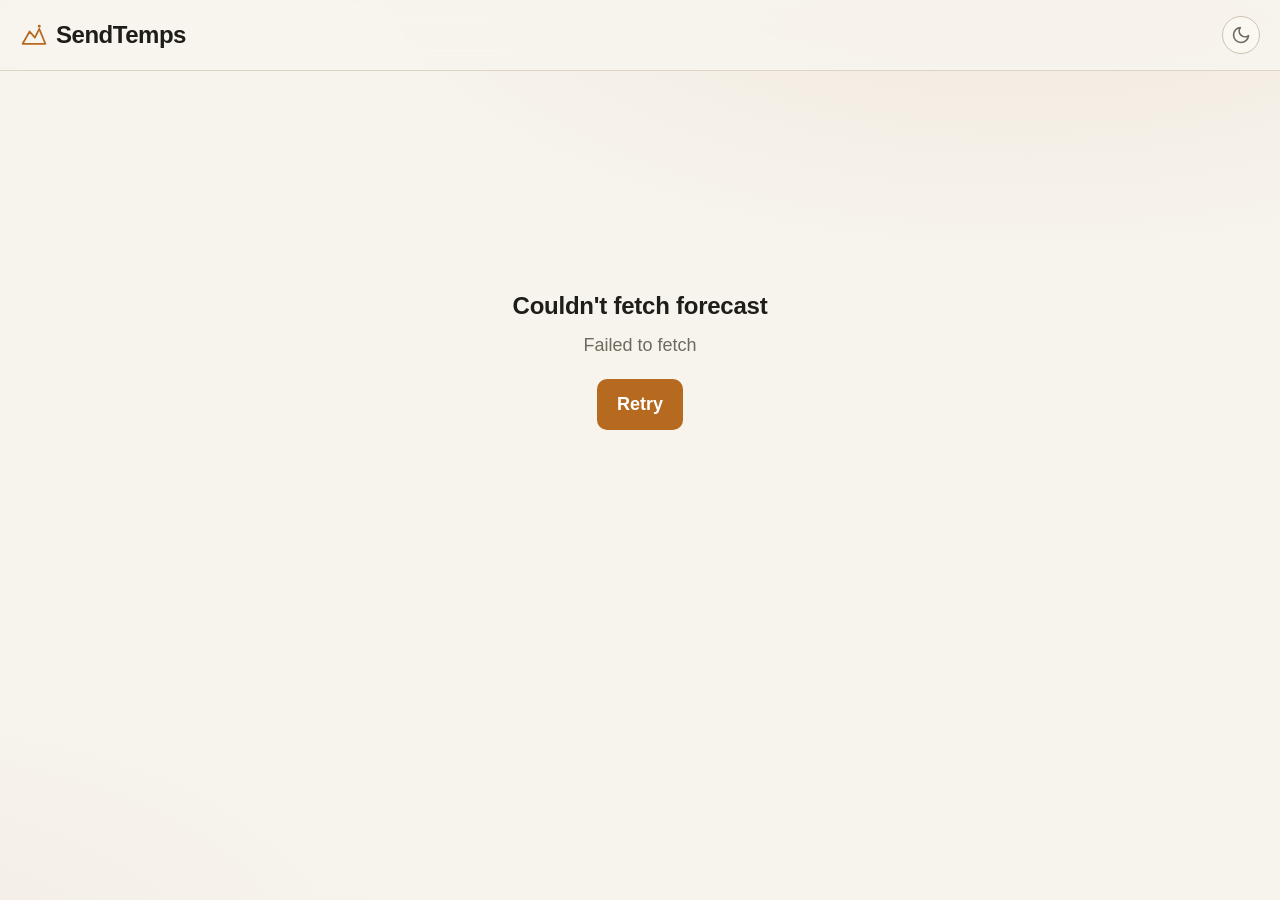
==== index.html @ 593f60ee "v59.11: hourly humidity penalty mirrors daily dwell model — fixes daily/hourly score conflict" ====
<!doctype html>
<html lang="en">
  <head>
    <meta charset="UTF-8" />
    <meta name="viewport" content="width=device-width, initial-scale=1, viewport-fit=cover, user-scalable=no" />
    <meta name="theme-color" content="#1a1815" media="(prefers-color-scheme: dark)" />
    <meta name="theme-color" content="#f7f4ee" media="(prefers-color-scheme: light)" />
    <meta name="apple-mobile-web-app-capable" content="yes" />
    <meta name="apple-mobile-web-app-status-bar-style" content="black-translucent" />
    <meta name="apple-mobile-web-app-title" content="SendTemps" />
    <meta name="mobile-web-app-capable" content="yes" />
    <meta name="description" content="Weekend climbing forecast for Melbourne crags — Camel's Hump, Falcons, Cathedral, You Yangs, Arapiles, Grampians." />

    <title>SendTemps — Melbourne Weekend Forecast</title>

    <link rel="manifest" href="manifest.webmanifest" />
    <link rel="apple-touch-icon" href="icon-180.png" />
    <link rel="icon" type="image/svg+xml" href="favicon.svg" />

    <!-- Fontshare: General Sans (display) + Switzer (body) — both clean, high-legibility sans-serifs -->
    <link
      href="https://api.fontshare.com/v2/css?f[]=general-sans@500,600,700&f[]=switzer@400,500,600,700&display=swap"
      rel="stylesheet"
    />

    <link rel="stylesheet" href="style.css?v=34" />
  </head>

  <body>
    <header class="topbar">
      <div class="brand">
        <svg class="brand-mark" width="28" height="28" viewBox="0 0 32 32" fill="none" stroke="currentColor" stroke-width="2" stroke-linecap="round" stroke-linejoin="round" aria-hidden="true">
          <path d="M3 26 L11 12 L17 19 L22 9 L29 26 Z" />
          <circle cx="22" cy="6" r="1.6" fill="currentColor" stroke="none" />
        </svg>
        <h1>SendTemps</h1>
      </div>
      <button class="theme-toggle" data-theme-toggle aria-label="Toggle dark mode"></button>
    </header>

    <main id="app">
      <div class="loading" id="loading">
        <div class="spinner"></div>
        <p>Reading the wind…</p>
      </div>

      <div id="content" hidden>
        <section class="weekend-tabs" id="day-tabs" role="tablist" aria-label="Forecast day"></section>

        <section class="day-summary" id="day-summary" aria-live="polite"></section>

        <section class="ranked-list" id="ranked-list"></section>

        <footer class="footnote">
          <p>Forecast: <a href="https://open-meteo.com/" target="_blank" rel="noopener">Open-Meteo</a>. Conditions are predictions — always check on arrival. Aspect, dry-time and ideal-temp ratings are author's notes, not gospel.</p>
          <p class="updated" id="updated"></p>
        </footer>
      </div>

      <div class="error" id="error" hidden>
        <h2>Couldn't fetch forecast</h2>
        <p id="error-message"></p>
        <button id="retry">Retry</button>
      </div>
    </main>

    <script type="module" src="app.js?v=59_11"></script>

    <!--
      GoatCounter analytics — cookie-free, no banner needed.
      Tracks pageviews + screen size + referrer; no personal data.
      Dashboard: https://sendtemps.goatcounter.com
    -->
    <script
      data-goatcounter="https://sendtemps.goatcounter.com/count"
      async
      src="//gc.zgo.at/count.js"
    ></script>
    <script>
      // Fire a custom event the first time the page loads so we can split
      // "installed PWA" usage from regular browser visits in GoatCounter.
      // display-mode: standalone is set when launched from the iOS home
      // screen or Android "Add to home screen". navigator.standalone is
      // the older iOS Safari flag. Either one means installed PWA.
      window.addEventListener('load', function () {
        var isStandalone = window.matchMedia('(display-mode: standalone)').matches
          || window.navigator.standalone === true;
        if (!isStandalone) return;
        // Wait a tick for count.js to finish loading, then log the event.
        var ping = function () {
          if (typeof window.goatcounter === 'undefined' || !window.goatcounter.count) {
            return setTimeout(ping, 200);
          }
          window.goatcounter.count({
            path: 'pwa-launch',
            title: 'PWA launch',
            event: true,
          });
        };
        ping();
      });
    </script>
  </body>
</html>
---- style.css ----
/* ---- Design tokens — earthy stone / golden hour ---- */
:root {
  --text-xs: clamp(0.75rem, 0.7rem + 0.25vw, 0.875rem);
  --text-sm: clamp(0.875rem, 0.8rem + 0.35vw, 1rem);
  --text-base: clamp(1rem, 0.95rem + 0.25vw, 1.125rem);
  --text-lg: clamp(1.125rem, 1rem + 0.75vw, 1.5rem);
  --text-xl: clamp(1.5rem, 1.2rem + 1.25vw, 2.25rem);

  --space-1: 0.25rem;
  --space-2: 0.5rem;
  --space-3: 0.75rem;
  --space-4: 1rem;
  --space-5: 1.25rem;
  --space-6: 1.5rem;
  --space-8: 2rem;
  --space-10: 2.5rem;
  --space-12: 3rem;

  --radius-sm: 0.375rem;
  --radius-md: 0.625rem;
  --radius-lg: 0.875rem;
  --radius-xl: 1.25rem;
  --radius-full: 9999px;

  --transition-interactive: 200ms cubic-bezier(0.16, 1, 0.3, 1);

  --font-display: 'General Sans', 'Switzer', -apple-system, BlinkMacSystemFont, 'Segoe UI', sans-serif;
  --font-body: 'Switzer', -apple-system, BlinkMacSystemFont, 'Segoe UI', sans-serif;

  --safe-top: env(safe-area-inset-top, 0px);
  --safe-bottom: env(safe-area-inset-bottom, 0px);
  --safe-left: env(safe-area-inset-left, 0px);
  --safe-right: env(safe-area-inset-right, 0px);
}

/* Light: warm sandstone */
:root,
[data-theme='light'] {
  --color-bg: #f7f4ee;
  --color-surface: #fbf8f2;
  --color-surface-2: #ffffff;
  --color-surface-offset: #ede7da;
  --color-divider: #ddd5c4;
  --color-border: #cdc3ad;

  --color-text: #1f1d18;
  --color-text-muted: #6f6a5d;
  --color-text-faint: #a39d8c;

  --color-primary: #b56a1f;          /* Burnt amber — the golden hour */
  --color-primary-hover: #9b5618;
  --color-primary-soft: #f0d9b8;

  --color-success: #5e7d2c;          /* Eucalypt green */
  --color-success-soft: #d8e2c0;
  --color-warning: #b8780f;          /* Ochre */
  --color-warning-soft: #ebd8a8;
  --color-error: #a83a2a;            /* Iron oxide red */
  --color-error-soft: #ebc7be;

  --shadow-sm: 0 1px 2px rgba(60, 40, 20, 0.06);
  --shadow-md: 0 4px 14px rgba(60, 40, 20, 0.10);
  --shadow-lg: 0 16px 40px rgba(60, 40, 20, 0.14);
}

/* Dark: granite night */
[data-theme='dark'] {
  --color-bg: #15140f;
  --color-surface: #1d1c17;
  --color-surface-2: #25241e;
  --color-surface-offset: #2c2a23;
  --color-divider: #2a2823;
  --color-border: #3a382f;

  --color-text: #e8e3d6;
  --color-text-muted: #948d7c;
  --color-text-faint: #5e5a4f;

  --color-primary: #e6a050;
  --color-primary-hover: #f0b370;
  --color-primary-soft: #4b3722;

  --color-success: #98c25a;
  --color-success-soft: #2e3a1f;
  --color-warning: #e0b04a;
  --color-warning-soft: #3e3320;
  --color-error: #d97a64;
  --color-error-soft: #3e251f;

  --shadow-sm: 0 1px 2px rgba(0, 0, 0, 0.4);
  --shadow-md: 0 4px 14px rgba(0, 0, 0, 0.5);
  --shadow-lg: 0 16px 40px rgba(0, 0, 0, 0.6);
}

/* ---- Base ---- */
*, *::before, *::after { box-sizing: border-box; margin: 0; padding: 0; }
[hidden] { display: none !important; }
html {
  -webkit-font-smoothing: antialiased;
  -moz-osx-font-smoothing: grayscale;
  text-rendering: optimizeLegibility;
  -webkit-text-size-adjust: 100%;
  overscroll-behavior-y: none;
}
body {
  min-height: 100dvh;
  line-height: 1.5;
  font-family: var(--font-body);
  font-size: var(--text-base);
  color: var(--color-text);
  background: var(--color-bg);
  background-image:
    radial-gradient(1200px 600px at 80% -10%, color-mix(in oklab, var(--color-primary) 10%, transparent), transparent 60%),
    radial-gradient(900px 500px at -10% 110%, color-mix(in oklab, var(--color-primary) 6%, transparent), transparent 60%);
  background-attachment: fixed;
  padding: var(--safe-top) var(--safe-right) var(--safe-bottom) var(--safe-left);
}
button {
  cursor: pointer;
  background: none;
  border: none;
  font: inherit;
  color: inherit;
  transition: all var(--transition-interactive);
}
a { color: var(--color-primary); text-decoration: none; }
a:hover { color: var(--color-primary-hover); }
:focus-visible {
  outline: 2px solid var(--color-primary);
  outline-offset: 2px;
  border-radius: var(--radius-sm);
}
h1, h2, h3 { font-family: var(--font-display); font-weight: 600; line-height: 1.2; letter-spacing: -0.01em; }

/* ---- Top bar ---- */
.topbar {
  position: sticky;
  top: 0;
  z-index: 10;
  display: flex;
  align-items: center;
  justify-content: space-between;
  gap: var(--space-3);
  padding: var(--space-4) var(--space-5);
  padding-top: max(var(--space-4), var(--safe-top));
  background: color-mix(in oklab, var(--color-bg) 88%, transparent);
  backdrop-filter: saturate(140%) blur(12px);
  -webkit-backdrop-filter: saturate(140%) blur(12px);
  border-bottom: 1px solid var(--color-divider);
}
.brand {
  display: flex;
  align-items: center;
  gap: var(--space-2);
  color: var(--color-primary);
}
.brand-mark { flex-shrink: 0; }
.brand h1 {
  font-family: var(--font-display);
  font-size: var(--text-lg);
  color: var(--color-text);
  font-weight: 700;
  letter-spacing: -0.02em;
}
.theme-toggle {
  width: 38px;
  height: 38px;
  display: grid;
  place-items: center;
  border-radius: var(--radius-full);
  color: var(--color-text-muted);
  background: var(--color-surface);
  border: 1px solid var(--color-border);
}
.theme-toggle:hover { color: var(--color-primary); border-color: var(--color-primary); }
.theme-toggle:active { transform: scale(0.94); }

/* ---- Layout ---- */
main {
  max-width: 720px;
  margin: 0 auto;
  padding: var(--space-5);
  padding-bottom: calc(var(--space-12) + var(--safe-bottom));
}

/* ---- Loading / error page states ---- */
/* Scoped to IDs so they don't collide with band-color modifier classes (.error/.warning) used on score chips. */
#loading, #error {
  display: flex;
  flex-direction: column;
  align-items: center;
  justify-content: center;
  gap: var(--space-3);
  min-height: 60vh;
  color: var(--color-text-muted);
  text-align: center;
}
.spinner {
  width: 32px;
  height: 32px;
  border: 2px solid var(--color-border);
  border-top-color: var(--color-primary);
  border-radius: 50%;
  animation: spin 0.8s linear infinite;
}
@keyframes spin { to { transform: rotate(360deg); } }
#error h2 { color: var(--color-text); font-size: var(--text-lg); }
#error button {
  margin-top: var(--space-2);
  padding: var(--space-3) var(--space-5);
  background: var(--color-primary);
  color: white;
  border-radius: var(--radius-md);
  font-weight: 600;
}
#error button:hover { background: var(--color-primary-hover); }

/* ---- Day tabs ---- */
.weekend-tabs {
  display: flex;
  gap: var(--space-1);
  background: var(--color-surface);
  padding: var(--space-1);
  border-radius: var(--radius-lg);
  border: 1px solid var(--color-border);
  margin-bottom: var(--space-5);
  overflow-x: auto;
  scroll-snap-type: x mandatory;
  -webkit-overflow-scrolling: touch;
  scrollbar-width: none;
}
.weekend-tabs::-webkit-scrollbar { display: none; }
.day-tab {
  flex: 0 0 auto;
  min-width: calc((100% - var(--space-1) * 3) / 4);
  scroll-snap-align: start;
  padding: var(--space-3) var(--space-2);
  border-radius: var(--radius-md);
  text-align: center;
  font-weight: 600;
  font-size: var(--text-sm);
  color: var(--color-text-muted);
  display: flex;
  flex-direction: column;
  gap: 2px;
  align-items: center;
}
.day-tab .day-name { font-size: var(--text-xs); text-transform: uppercase; letter-spacing: 0.06em; opacity: 0.85; }
.day-tab .day-date { font-family: var(--font-display); font-size: var(--text-base); font-weight: 700; color: var(--color-text); }
.day-tab[aria-selected='true'] {
  background: var(--color-primary);
  color: white;
  box-shadow: var(--shadow-sm);
}
.day-tab[aria-selected='true'] .day-name,
.day-tab[aria-selected='true'] .day-date { color: white; }
.day-tab:active { transform: scale(0.97); }

/* ---- Day summary header ---- */
.day-summary {
  margin-bottom: var(--space-5);
  padding: var(--space-5);
  background: linear-gradient(135deg,
    color-mix(in oklab, var(--color-primary) 12%, var(--color-surface)),
    var(--color-surface));
  border: 1px solid var(--color-border);
  border-radius: var(--radius-xl);
}
.day-summary .label {
  font-size: var(--text-xs);
  text-transform: uppercase;
  letter-spacing: 0.1em;
  color: var(--color-text-muted);
  margin-bottom: var(--space-2);
  font-weight: 600;
}
.day-summary h2 {
  font-size: var(--text-xl);
  margin-bottom: var(--space-3);
}
.day-summary .summary-line {
  font-size: var(--text-sm);
  color: var(--color-text-muted);
  line-height: 1.5;
}
.day-summary .summary-line strong { color: var(--color-text); font-weight: 600; }

/* ---- Day summary mini score ---- */
.score-mini {
  display: inline-block;
  padding: 1px var(--space-2);
  margin-left: var(--space-1);
  border-radius: var(--radius-full);
  font-family: var(--font-display);
  font-size: var(--text-xs);
  font-weight: 700;
  color: white;
  vertical-align: 1px;
}
.score-mini.success { background: var(--color-success); }
.score-mini.primary { background: var(--color-primary); }
.score-mini.warning { background: var(--color-warning); }
.score-mini.error   { background: var(--color-error); }
.day-summary .summary-line + .summary-line { margin-top: var(--space-2); }

/* ---- Ranked list ---- */
.ranked-list {
  display: flex;
  flex-direction: column;
  gap: var(--space-8);
}
.category {
  display: flex;
  flex-direction: column;
  gap: var(--space-3);
}
.category-header {
  display: flex;
  align-items: baseline;
  justify-content: space-between;
  gap: var(--space-3);
  padding: 0 var(--space-1);
  border-bottom: 1px solid var(--color-border);
  padding-bottom: var(--space-2);
}
.category-header h3 {
  font-family: var(--font-display);
  font-size: var(--text-lg);
  font-weight: 700;
  color: var(--color-text);
  letter-spacing: -0.01em;
}
.category-sub {
  font-size: var(--text-xs);
  text-transform: uppercase;
  letter-spacing: 0.08em;
  color: var(--color-text-muted);
  font-weight: 600;
  white-space: nowrap;
}
.category-list {
  display: flex;
  flex-direction: column;
  gap: var(--space-3);
}
.crag-card {
  background: var(--color-surface);
  border: 1px solid var(--color-border);
  border-radius: var(--radius-lg);
  overflow: hidden;
  transition: transform var(--transition-interactive), border-color var(--transition-interactive), box-shadow var(--transition-interactive);
}
.crag-card.top {
  border-color: var(--color-primary);
  box-shadow: 0 0 0 1px var(--color-primary), var(--shadow-md);
}
.crag-header {
  width: 100%;
  display: flex;
  align-items: center;
  gap: var(--space-3);
  padding: var(--space-4);
  text-align: left;
}
.crag-header:active { background: var(--color-surface-offset); }

.score-pill {
  flex-shrink: 0;
  width: 56px;
  height: 56px;
  border-radius: var(--radius-md);
  display: flex;
  flex-direction: column;
  align-items: center;
  justify-content: center;
  font-family: var(--font-display);
  font-size: var(--text-lg);
  font-weight: 700;
  color: white;
  line-height: 1;
  position: relative;
}
.score-pill.success { background: var(--color-success); }
.score-pill.primary { background: var(--color-primary); }
.score-pill.warning { background: var(--color-warning); }
.score-pill.error  { background: var(--color-error); color: white; }
.score-pill-sub {
  font-family: var(--font-body);
  font-size: 9px;
  font-weight: 600;
  text-transform: uppercase;
  letter-spacing: 0.08em;
  opacity: 0.85;
  margin-top: 2px;
}
.day-score-note {
  font-size: var(--text-xs);
  color: var(--color-text-muted);
  margin-top: 2px;
}
.day-score-note strong { color: var(--color-text); font-weight: 600; }

.crag-info {
  flex: 1;
  min-width: 0;
}
.crag-info h3 {
  font-family: var(--font-display);
  font-size: var(--text-base);
  font-weight: 700;
  letter-spacing: -0.005em;
  color: var(--color-text);
  margin-bottom: 2px;
  overflow: hidden;
  text-overflow: ellipsis;
  white-space: nowrap;
}
.crag-info .area {
  font-size: var(--text-xs);
  color: var(--color-text-muted);
  margin-bottom: var(--space-2);
  text-transform: uppercase;
  letter-spacing: 0.05em;
}
.crag-info .reasons {
  display: flex;
  flex-wrap: wrap;
  gap: var(--space-1);
}
.reason-tag {
  font-size: var(--text-xs);
  padding: 2px var(--space-2);
  background: var(--color-surface-offset);
  color: var(--color-text-muted);
  border-radius: var(--radius-full);
  white-space: nowrap;
}
.reason-tag-closed {
  background: color-mix(in srgb, #c0392b 18%, transparent);
  color: #c0392b;
  font-weight: 600;
}
html[data-theme="dark"] .reason-tag-closed {
  background: color-mix(in srgb, #ff6b5b 22%, transparent);
  color: #ff8a7a;
}

/* Rock dryness pill (current condition) */
.dryness-line {
  display: flex;
  flex-wrap: wrap;
  align-items: center;
  gap: var(--space-2);
  margin-top: var(--space-1);
  margin-bottom: var(--space-1);
}
.dryness-pill {
  display: inline-flex;
  align-items: center;
  gap: 6px;
  font-size: var(--text-xs);
  font-weight: 600;
  padding: 2px var(--space-2);
  border-radius: var(--radius-full);
  border: 1px solid transparent;
  white-space: nowrap;
  line-height: 1.4;
}
.dryness-pill .dryness-dot {
  width: 8px;
  height: 8px;
  border-radius: 50%;
  background: currentColor;
  flex-shrink: 0;
}
.dryness-pill.success {
  background: var(--color-success-soft);
  color: var(--color-success);
  border-color: color-mix(in srgb, var(--color-success) 35%, transparent);
}
.dryness-pill.warning {
  background: var(--color-warning-soft);
  color: var(--color-warning);
  border-color: color-mix(in srgb, var(--color-warning) 35%, transparent);
}
.dryness-pill.error {
  background: var(--color-error-soft);
  color: var(--color-error);
  border-color: color-mix(in srgb, var(--color-error) 35%, transparent);
}
.dryness-rain {
  font-size: var(--text-xs);
  color: var(--color-text-faint);
}

/* "Why this score?" expandable breakdown */
.score-breakdown {
  border-top: 1px solid var(--color-divider);
  padding-top: var(--space-3);
  margin-top: var(--space-3);
}
.score-breakdown > summary {
  list-style: none;
  cursor: pointer;
  display: flex;
  align-items: center;
  justify-content: space-between;
  gap: var(--space-2);
  padding: 0;
  user-select: none;
}
.score-breakdown > summary::-webkit-details-marker { display: none; }
.score-breakdown > summary .section-label {
  margin: 0;
  font-weight: 600;
}
.score-breakdown[open] > summary { margin-bottom: var(--space-2); }
.score-breakdown .breakdown-chev {
  color: var(--color-text-faint);
  transition: transform var(--transition-interactive);
  flex-shrink: 0;
}
.score-breakdown[open] .breakdown-chev { transform: rotate(180deg); }
.breakdown-list {
  list-style: none;
  margin: 0;
  padding: 0;
  display: flex;
  flex-direction: column;
  gap: var(--space-1);
}
.breakdown-item {
  display: grid;
  grid-template-columns: 24px 1fr auto;
  align-items: center;
  gap: var(--space-2);
  padding: var(--space-2);
  background: var(--color-surface-2);
  border: 1px solid var(--color-divider);
  border-radius: var(--radius-md, 8px);
}
.breakdown-icon {
  font-size: 14px;
  text-align: center;
  line-height: 1;
}
.breakdown-label {
  display: flex;
  flex-direction: column;
  gap: 2px;
  min-width: 0;
}
.breakdown-name {
  font-size: var(--text-sm);
  font-weight: 600;
  color: var(--color-text);
}
.breakdown-detail {
  font-size: var(--text-xs);
  color: var(--color-text-muted);
  line-height: 1.4;
}
.breakdown-delta {
  font-size: var(--text-sm);
  font-weight: 700;
  font-variant-numeric: tabular-nums;
  padding: 2px var(--space-2);
  border-radius: var(--radius-full);
  white-space: nowrap;
}
.breakdown-delta.pos {
  color: var(--color-success);
  background: var(--color-success-soft);
}
.breakdown-delta.neg {
  color: var(--color-error);
  background: var(--color-error-soft);
}
.breakdown-note {
  margin: var(--space-2) 0 0 0;
  font-size: var(--text-xs);
  color: var(--color-text-faint);
  text-align: right;
}

.chev {
  flex-shrink: 0;
  color: var(--color-text-faint);
  transition: transform var(--transition-interactive);
}
.crag-card[data-open='true'] .chev { transform: rotate(180deg); }

.crag-detail {
  border-top: 1px solid var(--color-divider);
  padding: var(--space-4);
  display: none;
  flex-direction: column;
  gap: var(--space-4);
  background: var(--color-surface-2);
}
.crag-card[data-open='true'] .crag-detail { display: flex; }

.metric-grid {
  display: grid;
  grid-template-columns: repeat(4, 1fr);
  gap: var(--space-2);
}
.metric {
  background: var(--color-surface);
  border: 1px solid var(--color-border);
  border-radius: var(--radius-md);
  padding: var(--space-3) var(--space-2);
  text-align: center;
}
.metric .v {
  font-family: var(--font-display);
  font-size: var(--text-lg);
  font-weight: 700;
  color: var(--color-text);
  line-height: 1.1;
}
.metric .l {
  font-size: var(--text-xs);
  color: var(--color-text-muted);
  text-transform: uppercase;
  letter-spacing: 0.04em;
  margin-top: 2px;
}

.detail-section { display: flex; flex-direction: column; gap: var(--space-2); }
.detail-section .section-label {
  font-size: var(--text-xs);
  text-transform: uppercase;
  letter-spacing: 0.08em;
  color: var(--color-text-muted);
  font-weight: 600;
}
.detail-section p { font-size: var(--text-sm); color: var(--color-text); line-height: 1.55; }

.breakdown-row {
  display: grid;
  grid-template-columns: repeat(3, 1fr);
  gap: var(--space-2);
}
.breakdown-cell {
  display: flex;
  flex-direction: column;
  align-items: center;
  gap: 4px;
  padding: var(--space-3) var(--space-2);
  background: var(--color-surface);
  border: 1px solid var(--color-border);
  border-radius: var(--radius-md);
}
.breakdown-day {
  font-size: var(--text-xs);
  text-transform: uppercase;
  letter-spacing: 0.08em;
  color: var(--color-text-muted);
  font-weight: 600;
}
.breakdown-score {
  display: inline-flex;
  align-items: center;
  justify-content: center;
  align-self: center;
  flex: 0 0 auto;
  height: 36px;
  font-family: var(--font-display);
  font-size: var(--text-xl);
  font-weight: 700;
  line-height: 1;
  padding: 0 10px;
  border-radius: var(--radius-sm);
  color: white;
  min-width: 44px;
  text-align: center;
}
.breakdown-score.success { background: var(--color-success); }
.breakdown-score.primary { background: var(--color-primary); }
.breakdown-score.warning { background: var(--color-warning); }
.breakdown-score.error   { background: var(--color-error); }
.breakdown-meta {
  font-size: var(--text-xs);
  color: var(--color-text-muted);
  white-space: nowrap;
}

/* Destination grouping (Weekend Away by area) */
.destination-card .crag-info h3 {
  font-family: var(--font-display);
}

.pick-list {
  list-style: none;
  margin: 0;
  padding: 0;
  display: flex;
  flex-direction: column;
  gap: var(--space-2);
}
.pick-row {
  display: grid;
  grid-template-columns: 56px 1fr auto;
  align-items: center;
  gap: var(--space-3);
  padding: var(--space-2) var(--space-3);
  background: var(--color-surface);
  border: 1px solid var(--color-border);
  border-radius: var(--radius-md);
}
.pick-day {
  font-size: var(--text-xs);
  text-transform: uppercase;
  letter-spacing: 0.08em;
  color: var(--color-text-muted);
  font-weight: 600;
}
.pick-name {
  font-size: var(--text-sm);
  font-weight: 600;
  color: var(--color-text);
}
.pick-score {
  display: inline-flex;
  align-items: center;
  justify-content: center;
  align-self: center;
  flex: 0 0 auto;
  height: 28px;
  font-family: var(--font-display);
  font-size: var(--text-base);
  font-weight: 700;
  padding: 0 10px;
  border-radius: var(--radius-sm);
  color: white;
  min-width: 40px;
  text-align: center;
  line-height: 1;
}
.pick-score.success { background: var(--color-success); }
.pick-score.primary { background: var(--color-primary); }
.pick-score.warning { background: var(--color-warning); }
.pick-score.error   { background: var(--color-error); }

.subcrag-list {
  display: flex;
  flex-direction: column;
  gap: var(--space-2);
}
.subcrag-row-wrap {
  display: flex;
  flex-direction: column;
  background: var(--color-surface);
  border: 1px solid var(--color-border);
  border-radius: var(--radius-md);
  overflow: hidden;
}
.subcrag-row {
  display: flex;
  flex-wrap: nowrap;
  align-items: center;
  gap: var(--space-3);
  padding: var(--space-2) var(--space-3);
  width: 100%;
  background: transparent;
  border: 0;
  border-radius: 0;
  min-height: 38px;
  font: inherit;
  color: inherit;
  text-align: left;
  cursor: default;
  -webkit-tap-highlight-color: transparent;
}
.subcrag-row.is-expandable { cursor: pointer; }
.subcrag-row.is-expandable:hover { background: var(--color-surface-offset); }
.subcrag-row.is-expandable:active { background: var(--color-surface-offset); }
.subcrag-row.is-expandable:focus-visible {
  outline: 2px solid var(--color-primary);
  outline-offset: -2px;
}
.subcrag-row .subcrag-name {
  flex: 1 1 auto;
  min-width: 0;
  overflow: hidden;
  text-overflow: ellipsis;
  white-space: nowrap;
}
.subcrag-row .subcrag-aspect,
.subcrag-row .subcrag-trip {
  flex: 0 0 auto;
}
.subcrag-chev {
  flex: 0 0 auto;
  color: var(--color-text-muted);
  transition: transform 0.18s ease;
}
.subcrag-row-wrap[data-open='true'] .subcrag-chev { transform: rotate(180deg); }
.subcrag-detail {
  border-top: 1px solid var(--color-border);
  padding: var(--space-3);
  background: var(--color-surface-offset);
}
.subcrag-breakdown-row {
  margin: 0;
}
.subcrag-name {
  font-size: var(--text-sm);
  font-weight: 600;
  color: var(--color-text);
}
.subcrag-aspect {
  font-size: var(--text-xs);
  color: var(--color-text-muted);
  text-transform: uppercase;
  letter-spacing: 0.06em;
}
.subcrag-trip {
  display: inline-block;
  box-sizing: border-box;
  align-self: center;
  flex: 0 0 auto;
  height: 22px;
  max-height: 22px;
  overflow: hidden;
  font-family: var(--font-display);
  font-size: var(--text-xs);
  font-weight: 700;
  padding: 4px 8px 0;
  border-radius: var(--radius-sm);
  color: white;
  letter-spacing: 0.04em;
  white-space: nowrap;
  line-height: 14px;
  vertical-align: middle;
  text-align: center;
}
.subcrag-trip.success { background: var(--color-success); }
.subcrag-trip.primary { background: var(--color-primary); }
.subcrag-trip.warning { background: var(--color-warning); }
.subcrag-trip.error   { background: var(--color-error); }

/* Rain timing */
.rain-list {
  display: flex;
  flex-direction: column;
  gap: var(--space-2);
}
.rain-row {
  display: flex;
  justify-content: space-between;
  align-items: center;
  gap: var(--space-3);
  padding: var(--space-2) var(--space-3);
  background: var(--color-surface);
  border: 1px solid var(--color-border);
  border-radius: var(--radius-md);
  font-size: var(--text-sm);
}
.rain-time {
  font-weight: 600;
  color: var(--color-text);
}
.rain-meta {
  font-size: var(--text-xs);
  color: var(--color-text-muted);
  white-space: nowrap;
}
.pick-row-wrap {
  list-style: none;
  display: flex;
  flex-direction: column;
  gap: 4px;
}
.pick-rain {
  display: flex;
  flex-wrap: wrap;
  gap: var(--space-2);
  padding: 4px var(--space-3) 0;
  font-size: var(--text-xs);
  color: var(--color-text-muted);
}
.pick-rain span { white-space: nowrap; }

.attribute-row {
  display: flex;
  flex-wrap: wrap;
  gap: var(--space-2);
}
.attribute {
  display: inline-flex;
  align-items: center;
  gap: var(--space-1);
  padding: var(--space-1) var(--space-3);
  border: 1px solid var(--color-border);
  border-radius: var(--radius-full);
  font-size: var(--text-xs);
  color: var(--color-text-muted);
  background: var(--color-surface);
}
.attribute strong { color: var(--color-text); font-weight: 600; }

.sun-on-wall {
  margin-top: var(--space-3);
  display: flex;
  align-items: baseline;
  gap: var(--space-2);
  font-size: var(--text-sm);
  color: var(--color-text-muted);
}
.sun-on-wall-label {
  font-size: var(--text-xs);
  text-transform: uppercase;
  letter-spacing: 0.05em;
  color: var(--color-text-faint);
}
.sun-on-wall-value {
  color: var(--color-text);
}

/* ---- Footer ---- */
.footnote {
  margin-top: var(--space-10);
  text-align: center;
  font-size: var(--text-xs);
  color: var(--color-text-faint);
  line-height: 1.5;
}
.footnote p + p { margin-top: var(--space-2); }
.footnote a { color: var(--color-text-muted); text-decoration: underline; text-decoration-color: var(--color-border); text-underline-offset: 2px; }
.updated { font-style: italic; }

/* Small phones */
@media (max-width: 380px) {
  main { padding: var(--space-4); }
  .crag-header { padding: var(--space-3); }
  .score-pill { width: 48px; height: 48px; font-size: var(--text-base); }
  .metric-grid { grid-template-columns: repeat(2, 1fr); }
}

/* ---- Hide button + hidden-list disclosure ---- */
.crag-card { position: relative; }
.hide-btn {
  position: absolute;
  top: 10px;
  right: 10px;
  z-index: 2;
  width: 24px;
  height: 24px;
  display: inline-flex;
  align-items: center;
  justify-content: center;
  border-radius: var(--radius-full);
  border: none;
  background: color-mix(in oklab, var(--color-text) 8%, transparent);
  color: var(--color-text-muted);
  cursor: pointer;
  padding: 0;
  -webkit-tap-highlight-color: transparent;
  transition:
    background var(--transition-interactive),
    color var(--transition-interactive),
    transform var(--transition-interactive);
}
.hide-btn svg {
  width: 12px;
  height: 12px;
  stroke-width: 2.25;
}
.hide-btn:hover {
  background: color-mix(in oklab, var(--color-text) 16%, transparent);
  color: var(--color-text);
}
.hide-btn:focus-visible {
  outline: 2px solid var(--color-primary);
  outline-offset: 2px;
  color: var(--color-text);
}
.hide-btn:active {
  transform: scale(0.9);
  background: color-mix(in oklab, var(--color-text) 22%, transparent);
}
/* Leave room so the × doesn't visually collide with the chevron. */
.crag-header { padding-right: calc(24px + var(--space-4)); }

.hidden-footer {
  margin-top: var(--space-3);
  padding-top: var(--space-3);
  border-top: 1px dashed var(--color-divider);
}
.hidden-footer-toggle {
  display: inline-flex;
  align-items: center;
  gap: var(--space-2);
  background: transparent;
  border: none;
  padding: var(--space-1) var(--space-2);
  font-size: var(--text-xs);
  color: var(--color-text-muted);
  cursor: pointer;
  border-radius: var(--radius-sm);
}
.hidden-footer-toggle:hover { color: var(--color-text); }
.hidden-footer-action {
  text-transform: uppercase;
  letter-spacing: 0.05em;
  font-weight: 600;
  color: var(--color-primary);
}
.hidden-list {
  list-style: none;
  padding: var(--space-2) 0 0 0;
  margin: 0;
  display: flex;
  flex-direction: column;
  gap: var(--space-2);
}
.hidden-row {
  display: flex;
  align-items: center;
  justify-content: space-between;
  gap: var(--space-3);
  padding: var(--space-2) var(--space-3);
  background: var(--color-surface);
  border: 1px solid var(--color-divider);
  border-radius: var(--radius-md);
}
.hidden-name {
  font-size: var(--text-sm);
  color: var(--color-text);
}
.unhide-btn {
  background: transparent;
  border: 1px solid var(--color-border);
  color: var(--color-primary);
  font-size: var(--text-xs);
  font-weight: 600;
  padding: var(--space-1) var(--space-3);
  border-radius: var(--radius-full);
  cursor: pointer;
  text-transform: uppercase;
  letter-spacing: 0.04em;
  transition: background var(--transition-interactive), color var(--transition-interactive);
}
.unhide-btn:hover { background: var(--color-primary); color: #fff; border-color: var(--color-primary); }


/* ---- Tomorrow hourly strip + best-window callout ---- */
.best-window-callout {
  display: flex;
  align-items: center;
  gap: var(--space-2);
  flex-wrap: wrap;
  padding: var(--space-2) var(--space-3);
  border-radius: var(--radius-md);
  margin-bottom: var(--space-2);
  background: var(--color-surface-offset);
  border: 1px solid var(--color-border);
  font-size: var(--text-sm);
}
.best-window-callout.success {
  background: var(--color-success-soft);
  border-color: var(--color-success);
  color: var(--color-text);
}
.best-window-callout.warning {
  background: var(--color-warning-soft);
  border-color: var(--color-warning);
  color: var(--color-text);
}
.best-window-callout.error {
  background: var(--color-error-soft);
  border-color: var(--color-error);
  color: var(--color-text);
}
.best-window-callout.muted {
  color: var(--color-text-muted);
}
.best-window-label { font-weight: 600; }
.best-window-time {
  font-variant-numeric: tabular-nums;
  font-weight: 700;
}
.best-window-avg {
  margin-left: auto;
  font-variant-numeric: tabular-nums;
  color: var(--color-text-muted);
  font-size: var(--text-xs);
}

.hourly-strip {
  display: flex;
  gap: var(--space-1);
  overflow-x: auto;
  overflow-y: hidden;
  padding: var(--space-2) 2px;
  margin: 0 calc(var(--space-3) * -1);
  padding-left: var(--space-3);
  padding-right: var(--space-3);
  scroll-snap-type: x proximity;
  scrollbar-width: thin;
  scrollbar-color: var(--color-border) transparent;
  -webkit-overflow-scrolling: touch;
}
.hourly-strip::-webkit-scrollbar { height: 6px; }
.hourly-strip::-webkit-scrollbar-thumb { background: var(--color-border); border-radius: 3px; }

.hour-cell {
  flex: 0 0 auto;
  min-width: 58px;
  display: flex;
  flex-direction: column;
  align-items: center;
  gap: 2px;
  padding: var(--space-2) 4px;
  border-radius: var(--radius-md);
  background: var(--color-surface-2);
  border: 1px solid var(--color-border);
  font-size: var(--text-xs);
  font-variant-numeric: tabular-nums;
  scroll-snap-align: start;
  transition: transform var(--transition-interactive), border-color var(--transition-interactive);
}
.hour-cell.dry-good  { background: linear-gradient(180deg, var(--color-success-soft) 0%, var(--color-surface-2) 60%); }
.hour-cell.dry-damp  { background: linear-gradient(180deg, var(--color-warning-soft) 0%, var(--color-surface-2) 60%); }
.hour-cell.dry-wet   { background: linear-gradient(180deg, var(--color-error-soft) 0%, var(--color-surface-2) 60%); }
.hour-cell.in-window {
  border-color: var(--color-primary);
  box-shadow: 0 0 0 1px var(--color-primary) inset;
}
.hour-time   { font-weight: 700; color: var(--color-text); }
.hour-weather { font-size: 16px; line-height: 1; }
.hour-temp   { font-weight: 600; color: var(--color-text); }
.hour-sun-row, .hour-wind-row {
  display: inline-flex;
  align-items: center;
  gap: 3px;
  min-height: 16px;
}
.hour-sun.lit   { filter: none; }
.hour-sun.shade { opacity: 0.4; font-size: 10px; }
.hour-wind {
  display: inline-block;
  font-size: 12px;
  line-height: 1;
  color: var(--color-text-muted);
  transform-origin: center;
}
.hour-wind.wind-onshore  { color: #d4a017; font-weight: 700; }
.hour-wind.wind-parallel { color: var(--color-text-muted); }
.hour-wind.wind-lee      { color: var(--color-text-faint); opacity: 0.6; }
.hour-wind-num {
  font-size: 10px;
  color: var(--color-text-muted);
}
.hour-dryness {
  font-size: 11px;
  color: var(--color-text-muted);
  padding: 1px 5px;
  border-radius: var(--radius-sm);
  background: var(--color-surface-offset);
}
.hour-score {
  font-weight: 700;
  font-size: 12px;
  padding: 2px 6px;
  border-radius: var(--radius-full);
  color: #fff;
  margin-top: 2px;
}
.hour-score.success { background: var(--color-success); }
.hour-score.warning { background: var(--color-warning); }
.hour-score.error   { background: var(--color-error); }

.hourly-legend {
  display: flex;
  flex-wrap: wrap;
  gap: var(--space-1) var(--space-3);
  margin-top: var(--space-2);
  font-size: var(--text-xs);
  color: var(--color-text-muted);
  line-height: 1.4;
}

/* ---- v56 additions: favourites, sparkline, wind glyph, today-strip ---- */

/* Favourite star button — sits to the left of the hide button. Click is
   bound on the button itself; stopPropagation in JS keeps it from triggering
   the card's expand/collapse handler. */
.favourite-btn {
  position: absolute;
  top: 10px;
  right: 42px;
  z-index: 2;
  width: 24px;
  height: 24px;
  display: inline-flex;
  align-items: center;
  justify-content: center;
  border-radius: var(--radius-full);
  border: none;
  background: color-mix(in oklab, var(--color-text) 8%, transparent);
  color: var(--color-text-muted);
  cursor: pointer;
  padding: 0;
  transition: background 0.15s, color 0.15s, transform 0.15s;
}
.favourite-btn:hover { background: color-mix(in oklab, var(--color-text) 14%, transparent); color: var(--color-text); }
.favourite-btn:focus-visible { outline: 2px solid var(--color-accent); outline-offset: 2px; }
.favourite-btn:active { transform: scale(0.92); }
.favourite-btn.active { color: #e8b923; background: color-mix(in oklab, #e8b923 18%, transparent); }
.favourite-btn.active:hover { background: color-mix(in oklab, #e8b923 28%, transparent); }

/* Past-rain sparkline — sits between the dryness pill and the reason tags
   inside the card header info column. Compact, decorative; not focusable. */
.past-rain-sparkline {
  display: inline-flex;
  align-items: flex-end;
  gap: 6px;
  margin-top: 6px;
  padding: 4px 8px;
  border-radius: var(--radius-sm);
  background: color-mix(in oklab, var(--color-text) 4%, transparent);
  font-size: 0.7rem;
  color: var(--color-text-muted);
  line-height: 1;
}
.past-rain-sparkline .spark-label,
.past-rain-sparkline .spark-total {
  font-variant-numeric: tabular-nums;
  font-size: 0.7rem;
  color: var(--color-text-muted);
}
.past-rain-sparkline .spark-bars {
  display: inline-flex;
  align-items: flex-end;
  gap: 2px;
  height: 18px;
}
.past-rain-sparkline .spark-bar {
  display: inline-block;
  width: 4px;
  border-radius: 1px;
  background: var(--color-text-muted);
  opacity: 0.55;
}
.past-rain-sparkline .spark-bar.dry  { background: color-mix(in oklab, var(--color-success) 70%, var(--color-text-muted)); }
.past-rain-sparkline .spark-bar.damp { background: color-mix(in oklab, var(--color-warning) 80%, var(--color-text-muted)); }
.past-rain-sparkline .spark-bar.wet  { background: var(--color-error); opacity: 0.85; }

/* Wind strength glyph — four micro-bars sitting alongside the wind arrow.
   Active bars inherit the arrow's exposure tint via the wind-* modifier. */
.hour-wind-bars {
  display: inline-flex;
  align-items: flex-end;
  gap: 1px;
  height: 12px;
  margin-left: 2px;
}
.hour-wind-bars i {
  display: inline-block;
  width: 2px;
  background: currentColor;
  opacity: 0.18;
  border-radius: 1px;
}
.hour-wind-bars i:nth-child(1) { height: 4px; }
.hour-wind-bars i:nth-child(2) { height: 6px; }
.hour-wind-bars i:nth-child(3) { height: 9px; }
.hour-wind-bars i:nth-child(4) { height: 12px; }
.hour-wind-bars i.on { opacity: 1; }
.hour-wind-bars.wind-onshore  { color: #d4a017; }
.hour-wind-bars.wind-parallel { color: var(--color-text-muted); }
.hour-wind-bars.wind-lee      { color: var(--color-text-faint); }

/* Today strip — highlight the cell representing the current hour so the
   user instantly sees where they are in the day. */
.hour-cell.is-now {
  outline: 2px solid var(--color-accent);
  outline-offset: -2px;
  background: color-mix(in oklab, var(--color-accent) 12%, var(--color-surface-2));
}
.hour-cell .hour-now-tag {
  display: inline-block;
  margin-left: 4px;
  padding: 1px 5px;
  font-size: 0.6rem;
  font-weight: 600;
  border-radius: var(--radius-sm);
  background: var(--color-accent);
  color: var(--color-accent-contrast, #fff);
  text-transform: uppercase;
  letter-spacing: 0.04em;
  vertical-align: middle;
}
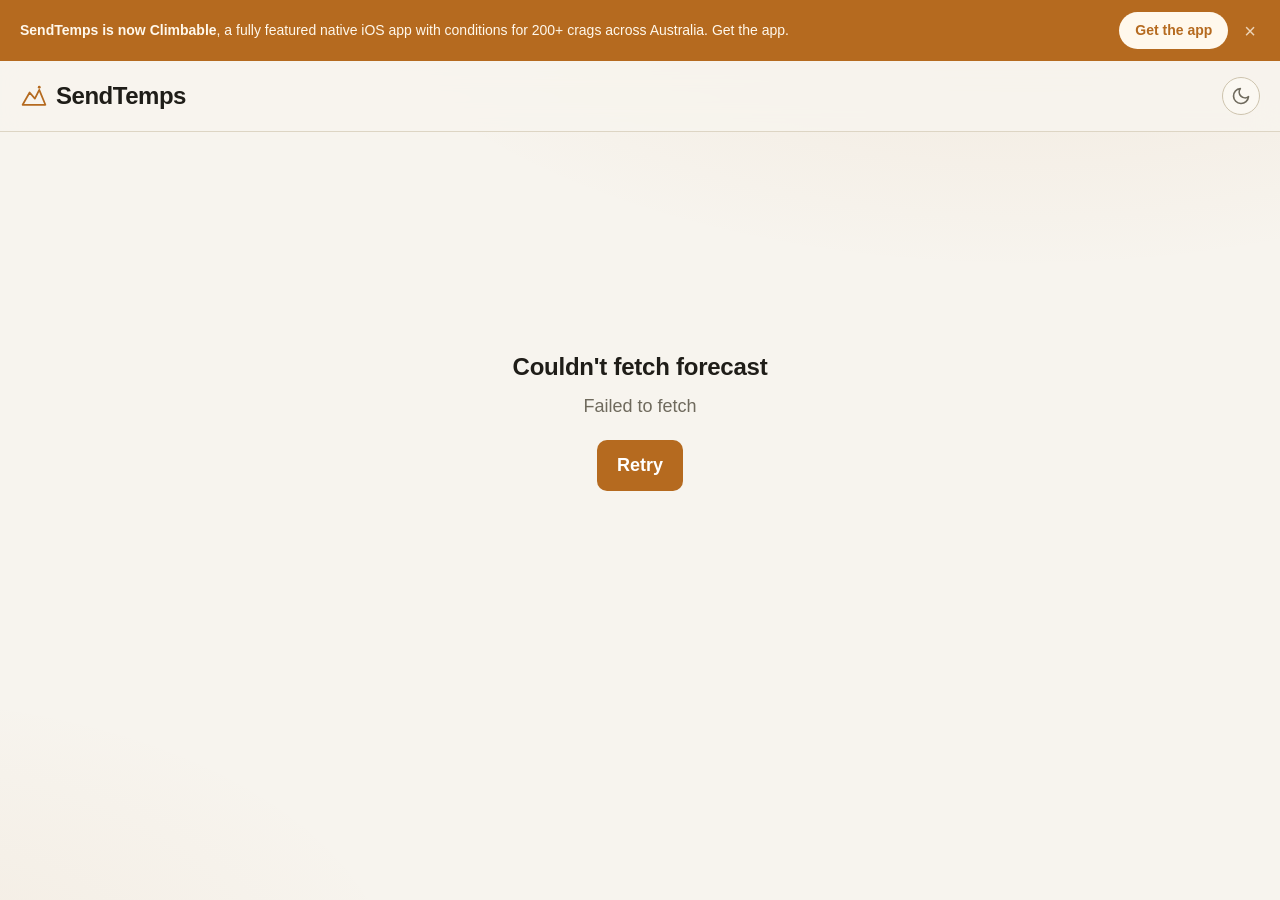
==== commit 8c5b8a87: "Add App Store migration banner (SendTemps is now Climbable)" ====
--- a/index.html
+++ b/index.html
@@ -23,10 +23,20 @@
       rel="stylesheet"
     />
 
-    <link rel="stylesheet" href="style.css?v=34" />
+    <link rel="stylesheet" href="style.css?v=36" />
   </head>
 
   <body>
+    <div class="app-migrate-banner" id="app-migrate-banner" hidden>
+      <p class="app-migrate-copy">
+        <strong>SendTemps is now Climbable</strong>, a fully featured native iOS app with conditions for 200+ crags across Australia. Get the app.
+      </p>
+      <div class="app-migrate-actions">
+        <a class="app-migrate-cta" href="https://apps.apple.com/au/app/climbable/id6804840351" target="_blank" rel="noopener">Get the app</a>
+        <button type="button" class="app-migrate-dismiss" id="app-migrate-dismiss" aria-label="Dismiss">&times;</button>
+      </div>
+    </div>
+
     <header class="topbar">
       <div class="brand">
         <svg class="brand-mark" width="28" height="28" viewBox="0 0 32 32" fill="none" stroke="currentColor" stroke-width="2" stroke-linecap="round" stroke-linejoin="round" aria-hidden="true">
@@ -64,7 +74,7 @@
       </div>
     </main>
 
-    <script type="module" src="app.js?v=59_11"></script>
+    <script type="module" src="app.js?v=60.2"></script>
 
     <!--
       GoatCounter analytics — cookie-free, no banner needed.
@@ -100,5 +110,35 @@
         ping();
       });
     </script>
+    <script>
+      // Migration banner: this is the original SendTemps PWA, superseded by
+      // the Climbable native app and the climbable.app/webapp/ successor.
+      // Nudge any remaining installed/returning users toward the App Store.
+      // Dismissible per session so it doesn't nag on every open, but
+      // reappears after a few days so recurring installed-PWA users still see it.
+      (function () {
+        var DISMISS_KEY = 'climbable_migrate_dismissed_at';
+        var DISMISS_DAYS = 3;
+        var banner = document.getElementById('app-migrate-banner');
+        var dismissBtn = document.getElementById('app-migrate-dismiss');
+        if (!banner || !dismissBtn) return;
+
+        function isDismissed() {
+          var ts = localStorage.getItem(DISMISS_KEY);
+          if (!ts) return false;
+          var elapsedDays = (Date.now() - Number(ts)) / (1000 * 60 * 60 * 24);
+          return elapsedDays < DISMISS_DAYS;
+        }
+
+        if (!isDismissed()) {
+          banner.hidden = false;
+        }
+
+        dismissBtn.addEventListener('click', function () {
+          banner.hidden = true;
+          localStorage.setItem(DISMISS_KEY, String(Date.now()));
+        });
+      })();
+    </script>
   </body>
 </html>
--- a/style.css
+++ b/style.css
@@ -427,6 +427,28 @@
   flex-wrap: wrap;
   gap: var(--space-1);
 }
+
+/* ---- Rec 3: Condition band ---- */
+/* Thin colour strip showing hourly score shape across the climbable window.
+   Green = good, amber = marginal, red = poor. Shows day shape at a glance
+   without needing to expand the card. */
+.condition-band {
+  display: flex;
+  gap: 2px;
+  margin-top: var(--space-2);
+  height: 8px;
+  border-radius: var(--radius-sm);
+  overflow: hidden;
+}
+.cond-seg {
+  flex: 1;
+  border-radius: 2px;
+  min-width: 0;
+}
+.cond-seg.band-success { background: var(--color-success); }
+.cond-seg.band-primary { background: var(--color-primary); }
+.cond-seg.band-warning { background: var(--color-warning); opacity: 0.8; }
+.cond-seg.band-error   { background: var(--color-error);   opacity: 0.6; }
 .reason-tag {
   font-size: var(--text-xs);
   padding: 2px var(--space-2);
@@ -510,6 +532,7 @@
   user-select: none;
 }
 .score-breakdown > summary::-webkit-details-marker { display: none; }
+.score-breakdown > summary::marker { content: ''; }
 .score-breakdown > summary .section-label {
   margin: 0;
   font-weight: 600;
@@ -531,13 +554,58 @@
 }
 .breakdown-item {
   display: grid;
-  grid-template-columns: 24px 1fr auto;
+  /* icon | label | ? help toggle | delta pill */
+  grid-template-columns: 24px 1fr auto auto;
   align-items: center;
   gap: var(--space-2);
   padding: var(--space-2);
   background: var(--color-surface-2);
   border: 1px solid var(--color-divider);
   border-radius: var(--radius-md, 8px);
+}
+/* The (?) toggle is a plain button that sits in the row's third grid column.
+ * Its associated blurb is a sibling <li.breakdown-blurb> below the row, so
+ * the row's centred alignment is never disturbed by the blurb expansion. */
+.breakdown-help-toggle {
+  display: inline-flex;
+  align-items: center;
+  justify-content: center;
+  width: 22px;
+  height: 22px;
+  padding: 0;
+  font-size: 0.75rem;
+  font-weight: 700;
+  line-height: 1;
+  border-radius: 999px;
+  background: var(--color-surface);
+  color: var(--color-text-muted);
+  border: 1px solid var(--color-border);
+  cursor: pointer;
+  user-select: none;
+  transition: background 0.15s ease, color 0.15s ease, border-color 0.15s ease;
+}
+.breakdown-help-toggle:hover,
+.breakdown-help-toggle:focus-visible,
+.breakdown-help-toggle.is-open {
+  background: var(--color-accent);
+  color: var(--color-accent-contrast, #fff);
+  border-color: transparent;
+  outline: none;
+}
+/* The blurb is its own <li>. We style it to visually attach to the row above
+ * — sharing left/right margins, sitting just below with a faint accent border
+ * so it reads as continuation rather than a sibling row. */
+.breakdown-blurb {
+  margin: calc(var(--space-1) * -1) var(--space-2) 0;
+  padding: var(--space-3);
+  font-size: var(--text-xs);
+  line-height: 1.5;
+  color: var(--color-text-muted);
+  background: var(--color-surface);
+  border: 1px solid var(--color-divider);
+  border-top: none;
+  border-radius: 0 0 var(--radius-md, 8px) var(--radius-md, 8px);
+  list-style: none;
 }
 .breakdown-icon {
   font-size: 14px;
@@ -602,8 +670,14 @@
 
 .metric-grid {
   display: grid;
-  grid-template-columns: repeat(4, 1fr);
+  grid-template-columns: repeat(auto-fit, minmax(80px, 1fr));
   gap: var(--space-2);
+}
+.metric-sub {
+  text-transform: none;
+  letter-spacing: 0;
+  opacity: 0.8;
+  font-weight: 500;
 }
 .metric {
   background: var(--color-surface);
@@ -937,6 +1011,7 @@
   .crag-header { padding: var(--space-3); }
   .score-pill { width: 48px; height: 48px; font-size: var(--text-base); }
   .metric-grid { grid-template-columns: repeat(2, 1fr); }
+  .metric-grid .metric:nth-child(5):last-child { grid-column: 1 / -1; }
 }
 
 /* ---- Hide button + hidden-list disclosure ---- */
@@ -981,8 +1056,10 @@
   transform: scale(0.9);
   background: color-mix(in oklab, var(--color-text) 22%, transparent);
 }
-/* Leave room so the × doesn't visually collide with the chevron. */
-.crag-header { padding-right: calc(24px + var(--space-4)); }
+/* Leave room for the row of header buttons (share + fav + hide) so they
+ * don't visually collide with the chevron or wrap onto the title. With three
+ * 24px circles plus gaps, we need ~100px of clear space on the right. */
+.crag-header { padding-right: calc(24px * 3 + var(--space-5)); }
 
 .hidden-footer {
   margin-top: var(--space-3);
@@ -1049,21 +1126,24 @@
 /* ---- Tomorrow hourly strip + best-window callout ---- */
 .best-window-callout {
   display: flex;
-  align-items: center;
-  gap: var(--space-2);
-  flex-wrap: wrap;
+  flex-direction: column;
+  gap: 2px;
   padding: var(--space-2) var(--space-3);
   border-radius: var(--radius-md);
   margin-bottom: var(--space-2);
   background: var(--color-surface-offset);
   border: 1px solid var(--color-border);
-  font-size: var(--text-sm);
 }
 .best-window-callout.success {
   background: var(--color-success-soft);
   border-color: var(--color-success);
   color: var(--color-text);
 }
+.best-window-callout.primary {
+  background: color-mix(in srgb, var(--color-primary) 12%, transparent);
+  border-color: var(--color-primary);
+  color: var(--color-text);
+}
 .best-window-callout.warning {
   background: var(--color-warning-soft);
   border-color: var(--color-warning);
@@ -1077,6 +1157,22 @@
 .best-window-callout.muted {
   color: var(--color-text-muted);
 }
+.best-window-callout.is-past {
+  opacity: 0.6;
+}
+/* Rec 2: directive is the primary element, sub is secondary context */
+.best-window-directive {
+  font-size: var(--text-base);
+  font-weight: 700;
+  line-height: 1.2;
+  font-variant-numeric: tabular-nums;
+}
+.best-window-sub {
+  font-size: var(--text-xs);
+  color: var(--color-text-muted);
+  font-variant-numeric: tabular-nums;
+}
+/* Legacy selectors kept for safety */
 .best-window-label { font-weight: 600; }
 .best-window-time {
   font-variant-numeric: tabular-nums;
@@ -1140,6 +1236,7 @@
 }
 .hour-sun.lit   { filter: none; }
 .hour-sun.shade { opacity: 0.4; font-size: 10px; }
+.hour-sun.unknown { opacity: 0.35; font-size: 11px; }
 .hour-wind {
   display: inline-block;
   font-size: 12px;
@@ -1170,6 +1267,7 @@
   margin-top: 2px;
 }
 .hour-score.success { background: var(--color-success); }
+.hour-score.primary { background: var(--color-primary); }
 .hour-score.warning { background: var(--color-warning); }
 .hour-score.error   { background: var(--color-error); }
 
@@ -1212,43 +1310,6 @@
 .favourite-btn.active { color: #e8b923; background: color-mix(in oklab, #e8b923 18%, transparent); }
 .favourite-btn.active:hover { background: color-mix(in oklab, #e8b923 28%, transparent); }
 
-/* Past-rain sparkline — sits between the dryness pill and the reason tags
-   inside the card header info column. Compact, decorative; not focusable. */
-.past-rain-sparkline {
-  display: inline-flex;
-  align-items: flex-end;
-  gap: 6px;
-  margin-top: 6px;
-  padding: 4px 8px;
-  border-radius: var(--radius-sm);
-  background: color-mix(in oklab, var(--color-text) 4%, transparent);
-  font-size: 0.7rem;
-  color: var(--color-text-muted);
-  line-height: 1;
-}
-.past-rain-sparkline .spark-label,
-.past-rain-sparkline .spark-total {
-  font-variant-numeric: tabular-nums;
-  font-size: 0.7rem;
-  color: var(--color-text-muted);
-}
-.past-rain-sparkline .spark-bars {
-  display: inline-flex;
-  align-items: flex-end;
-  gap: 2px;
-  height: 18px;
-}
-.past-rain-sparkline .spark-bar {
-  display: inline-block;
-  width: 4px;
-  border-radius: 1px;
-  background: var(--color-text-muted);
-  opacity: 0.55;
-}
-.past-rain-sparkline .spark-bar.dry  { background: color-mix(in oklab, var(--color-success) 70%, var(--color-text-muted)); }
-.past-rain-sparkline .spark-bar.damp { background: color-mix(in oklab, var(--color-warning) 80%, var(--color-text-muted)); }
-.past-rain-sparkline .spark-bar.wet  { background: var(--color-error); opacity: 0.85; }
-
 /* Wind strength glyph — four micro-bars sitting alongside the wind arrow.
    Active bars inherit the arrow's exposure tint via the wind-* modifier. */
 .hour-wind-bars {
@@ -1294,3 +1355,356 @@
   letter-spacing: 0.04em;
   vertical-align: middle;
 }
+
+/* v57 methodology <details> styles removed in v58.3 — replaced by
+ * .breakdown-help-toggle button + sibling .breakdown-blurb <li> above. */
+
+/* Footer: "How scoring works" summary, repeats all category blurbs in one
+ * place for users who'd rather skim once than poke each row. */
+.breakdown-methodology {
+  margin-top: var(--space-4);
+  padding-top: var(--space-3);
+  border-top: 1px dashed var(--color-border);
+}
+.breakdown-methodology > summary {
+  list-style: none;
+  cursor: pointer;
+  font-size: var(--text-xs);
+  font-weight: 600;
+  text-transform: uppercase;
+  letter-spacing: 0.05em;
+  color: var(--color-text-muted);
+}
+.breakdown-methodology > summary::-webkit-details-marker { display: none; }
+.breakdown-methodology > summary::marker { content: ''; }
+.breakdown-methodology > summary:hover,
+.breakdown-methodology > summary:focus-visible {
+  color: var(--color-text);
+  outline: none;
+}
+.methodology-list {
+  list-style: none;
+  padding: 0;
+  margin: var(--space-3) 0 0;
+  display: grid;
+  gap: var(--space-2);
+}
+.methodology-list li {
+  font-size: var(--text-xs);
+  line-height: 1.45;
+  color: var(--color-text-muted);
+}
+.methodology-list li strong {
+  color: var(--color-text);
+  font-weight: 600;
+  margin-right: var(--space-1);
+}
+
+/* ---- v57: per-day sun-on-wall window ----
+ * The static `.sun-on-wall` rule above still styles the container. We add a
+ * faint hint span for the author note that supplements the computed window. */
+.sun-on-wall-hint {
+  color: var(--color-text-faint);
+  font-size: var(--text-xs);
+}
+
+/* ---- v57: iOS "Add to Home Screen" install hint ----
+ * Banner shown only on iOS Safari, only when not already installed, only once.
+ * Sits above the day tabs so it's visible without pushing content far down,
+ * and is dismissible to a one-time storage flag. */
+.ios-install-hint {
+  display: flex;
+  align-items: center;
+  gap: var(--space-3);
+  margin: 0 0 var(--space-4);
+  padding: var(--space-3) var(--space-4);
+  background: color-mix(in oklab, var(--color-accent) 10%, var(--color-surface));
+  border: 1px solid color-mix(in oklab, var(--color-accent) 25%, var(--color-border));
+  border-radius: var(--radius-md);
+  color: var(--color-text);
+  font-size: var(--text-sm);
+}
+.ios-install-hint .ios-share-icon {
+  flex: 0 0 auto;
+  color: var(--color-accent);
+}
+.ios-install-hint-text {
+  flex: 1 1 auto;
+  display: flex;
+  flex-direction: column;
+  gap: 2px;
+  line-height: 1.35;
+}
+.ios-install-hint-text strong {
+  font-weight: 600;
+  font-size: var(--text-sm);
+}
+.ios-install-hint-text span {
+  color: var(--color-text-muted);
+  font-size: var(--text-xs);
+}
+.ios-install-hint-text em {
+  font-style: normal;
+  font-weight: 600;
+  color: var(--color-text);
+}
+.ios-install-hint-dismiss {
+  flex: 0 0 auto;
+  width: 28px;
+  height: 28px;
+  display: inline-flex;
+  align-items: center;
+  justify-content: center;
+  font-size: 1.1rem;
+  line-height: 1;
+  color: var(--color-text-muted);
+  background: transparent;
+  border: 1px solid transparent;
+  border-radius: 999px;
+  cursor: pointer;
+  transition: background 0.15s ease, color 0.15s ease;
+}
+.ios-install-hint-dismiss:hover,
+.ios-install-hint-dismiss:focus-visible {
+  background: var(--color-surface-2);
+  color: var(--color-text);
+  outline: none;
+}
+
+/* ---- v58: share button (icon on header + full in expander) ----
+ * Two flavours of the same affordance. The icon variant lives on the card
+ * header alongside favourite/hide and is icon-only so it doesn't crowd the
+ * row on narrow phones. The full variant lives at the bottom of the detail
+ * expander with a label, for users who didn't notice the icon. */
+.share-btn {
+  background: transparent;
+  border: 1px solid var(--color-border);
+  border-radius: var(--radius-sm);
+  color: var(--color-text-muted);
+  cursor: pointer;
+  display: inline-flex;
+  align-items: center;
+  justify-content: center;
+  transition: background 0.15s ease, color 0.15s ease, border-color 0.15s ease;
+}
+.share-btn:hover,
+.share-btn:focus-visible {
+  background: var(--color-surface-2);
+  color: var(--color-text);
+  border-color: var(--color-text-muted);
+  outline: none;
+}
+.share-btn-icon {
+  position: absolute;
+  top: 10px;
+  right: 74px; /* sits left of fav-btn (right:42px, w:24) and hide-btn (right:10px, w:24) */
+  width: 24px;
+  height: 24px;
+  z-index: 2;
+  border-radius: var(--radius-full);
+  border: none;
+  background: color-mix(in oklab, var(--color-text) 8%, transparent);
+}
+.share-btn-icon svg { width: 12px; height: 12px; stroke-width: 2.25; }
+.share-btn-icon:hover {
+  background: color-mix(in oklab, var(--color-text) 16%, transparent);
+  color: var(--color-text);
+  border-color: transparent;
+}
+.share-btn-icon:focus-visible {
+  outline: 2px solid var(--color-accent);
+  outline-offset: 2px;
+}
+.share-expander-row {
+  display: flex;
+  justify-content: flex-end;
+  margin-top: var(--space-4);
+}
+.share-btn-full {
+  gap: var(--space-2);
+  padding: var(--space-2) var(--space-3);
+  font-size: var(--text-sm);
+  font-weight: 500;
+}
+
+/* ---- v58: toast (transient bottom-center status) ---- */
+.toast {
+  position: fixed;
+  left: 50%;
+  bottom: var(--space-6);
+  transform: translateX(-50%) translateY(10px);
+  background: var(--color-text);
+  color: var(--color-surface);
+  padding: var(--space-2) var(--space-4);
+  border-radius: var(--radius-md);
+  font-size: var(--text-sm);
+  font-weight: 500;
+  box-shadow: 0 4px 16px rgba(0, 0, 0, 0.2);
+  opacity: 0;
+  pointer-events: none;
+  z-index: 9999;
+  transition: opacity 0.2s ease, transform 0.2s ease;
+  max-width: 90vw;
+  text-align: center;
+}
+.toast.toast-visible {
+  opacity: 1;
+  transform: translateX(-50%) translateY(0);
+}
+
+/* ---- v58: deep-link flash highlight ----
+ * Briefly pulses the border of a card scrolled into view from a ?crag= URL
+ * so the recipient's eye lands on the right card. */
+.crag-card-deeplink-flash {
+  animation: deeplinkFlash 1.8s ease-out;
+}
+@keyframes deeplinkFlash {
+  0%   { box-shadow: 0 0 0 0 color-mix(in oklab, var(--color-accent) 60%, transparent); }
+  20%  { box-shadow: 0 0 0 6px color-mix(in oklab, var(--color-accent) 35%, transparent); }
+  100% { box-shadow: 0 0 0 0 color-mix(in oklab, var(--color-accent) 0%, transparent); }
+}
+
+/* ---- v58: in-app "new version available" banner ----
+ * Appears at the top of the viewport when the SW reports a new build has
+ * installed. Distinguishes itself from the iOS install hint with the accent
+ * colour bar and a primary "Reload" action button. */
+.update-banner {
+  display: flex;
+  align-items: center;
+  gap: var(--space-3);
+  padding: var(--space-3) var(--space-4);
+  background: var(--color-accent);
+  color: var(--color-accent-contrast, #fff);
+  font-size: var(--text-sm);
+  position: sticky;
+  top: 0;
+  z-index: 1000;
+  box-shadow: 0 2px 8px rgba(0, 0, 0, 0.15);
+}
+.update-banner-icon {
+  flex: 0 0 auto;
+  color: currentColor;
+}
+.update-banner-text {
+  flex: 1 1 auto;
+  display: flex;
+  flex-direction: column;
+  gap: 1px;
+  line-height: 1.3;
+  min-width: 0;
+}
+.update-banner-text strong {
+  font-weight: 600;
+}
+.update-banner-text span {
+  font-size: var(--text-xs);
+  opacity: 0.85;
+}
+.update-banner-reload {
+  flex: 0 0 auto;
+  background: rgba(255, 255, 255, 0.18);
+  color: currentColor;
+  border: 1px solid rgba(255, 255, 255, 0.3);
+  border-radius: var(--radius-sm);
+  padding: var(--space-1) var(--space-3);
+  font-size: var(--text-sm);
+  font-weight: 600;
+  cursor: pointer;
+  transition: background 0.15s ease;
+}
+.update-banner-reload:hover,
+.update-banner-reload:focus-visible {
+  background: rgba(255, 255, 255, 0.28);
+  outline: none;
+}
+.update-banner-dismiss {
+  flex: 0 0 auto;
+  background: transparent;
+  border: none;
+  color: currentColor;
+  font-size: 1.2rem;
+  line-height: 1;
+  cursor: pointer;
+  width: 28px;
+  height: 28px;
+  display: inline-flex;
+  align-items: center;
+  justify-content: center;
+  border-radius: 999px;
+  opacity: 0.8;
+  transition: opacity 0.15s ease, background 0.15s ease;
+}
+.update-banner-dismiss:hover,
+.update-banner-dismiss:focus-visible {
+  opacity: 1;
+  background: rgba(255, 255, 255, 0.18);
+  outline: none;
+}
+
+/* ---- App migration banner (temporary — nudges legacy PWA users to the App Store) ---- */
+.app-migrate-banner {
+  display: flex;
+  align-items: center;
+  justify-content: space-between;
+  gap: var(--space-4);
+  padding: var(--space-3) var(--space-5);
+  padding-top: max(var(--space-3), var(--safe-top));
+  background: var(--color-primary);
+  color: #fff8ec;
+}
+.app-migrate-copy {
+  font-size: var(--text-xs);
+  line-height: 1.35;
+  margin: 0;
+}
+.app-migrate-copy strong {
+  font-family: var(--font-display);
+  font-weight: 600;
+}
+.app-migrate-actions {
+  display: flex;
+  align-items: center;
+  gap: var(--space-3);
+  flex-shrink: 0;
+}
+.app-migrate-cta {
+  font-family: var(--font-display);
+  font-weight: 600;
+  font-size: var(--text-xs);
+  white-space: nowrap;
+  background: #fff8ec;
+  color: var(--color-primary);
+  padding: var(--space-2) var(--space-4);
+  border-radius: var(--radius-full);
+  text-decoration: none;
+  transition: opacity var(--transition-interactive, 200ms ease);
+}
+.app-migrate-cta:hover,
+.app-migrate-cta:focus-visible {
+  opacity: 0.85;
+}
+.app-migrate-dismiss {
+  background: none;
+  border: none;
+  color: #fff8ec;
+  opacity: 0.75;
+  font-size: 1.25rem;
+  line-height: 1;
+  padding: var(--space-1);
+  cursor: pointer;
+  transition: opacity var(--transition-interactive, 200ms ease);
+}
+.app-migrate-dismiss:hover,
+.app-migrate-dismiss:focus-visible {
+  opacity: 1;
+}
+@media (max-width: 480px) {
+  .app-migrate-banner {
+    flex-direction: column;
+    align-items: stretch;
+    gap: var(--space-2);
+  }
+  .app-migrate-actions {
+    justify-content: space-between;
+  }
+}
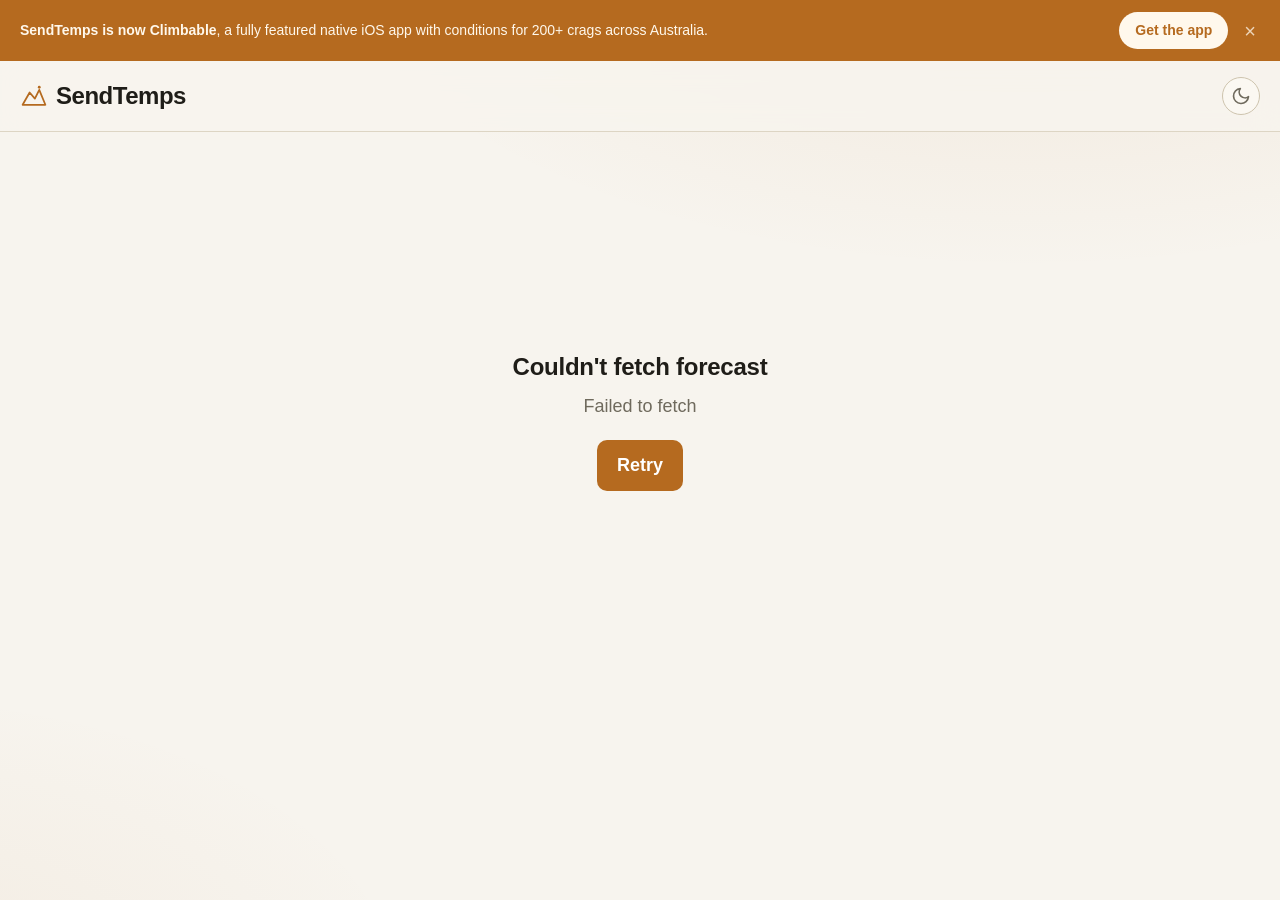
==== commit 52563377: "Remove duplicate 'Get the app' text from migration banner copy" ====
--- a/index.html
+++ b/index.html
@@ -29,7 +29,7 @@
   <body>
     <div class="app-migrate-banner" id="app-migrate-banner" hidden>
       <p class="app-migrate-copy">
-        <strong>SendTemps is now Climbable</strong>, a fully featured native iOS app with conditions for 200+ crags across Australia. Get the app.
+        <strong>SendTemps is now Climbable</strong>, a fully featured native iOS app with conditions for 200+ crags across Australia.
       </p>
       <div class="app-migrate-actions">
         <a class="app-migrate-cta" href="https://apps.apple.com/au/app/climbable/id6804840351" target="_blank" rel="noopener">Get the app</a>
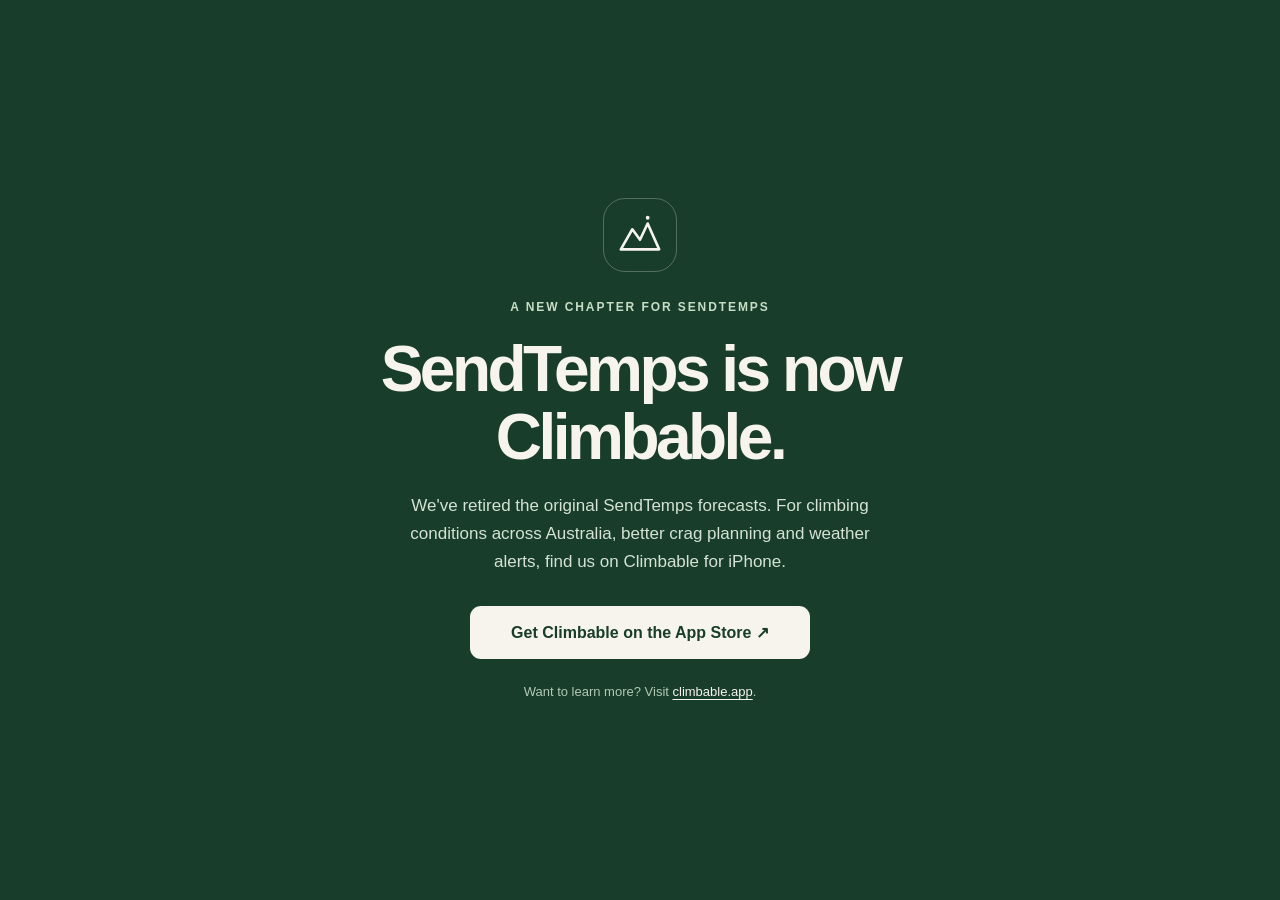
==== commit 8139ce3c: "Retire SendTemps forecasts and direct visitors to Climbable" ====
--- a/index.html
+++ b/index.html
@@ -1,144 +1,49 @@
 <!doctype html>
 <html lang="en">
-  <head>
-    <meta charset="UTF-8" />
-    <meta name="viewport" content="width=device-width, initial-scale=1, viewport-fit=cover, user-scalable=no" />
-    <meta name="theme-color" content="#1a1815" media="(prefers-color-scheme: dark)" />
-    <meta name="theme-color" content="#f7f4ee" media="(prefers-color-scheme: light)" />
-    <meta name="apple-mobile-web-app-capable" content="yes" />
-    <meta name="apple-mobile-web-app-status-bar-style" content="black-translucent" />
-    <meta name="apple-mobile-web-app-title" content="SendTemps" />
-    <meta name="mobile-web-app-capable" content="yes" />
-    <meta name="description" content="Weekend climbing forecast for Melbourne crags — Camel's Hump, Falcons, Cathedral, You Yangs, Arapiles, Grampians." />
-
-    <title>SendTemps — Melbourne Weekend Forecast</title>
-
-    <link rel="manifest" href="manifest.webmanifest" />
-    <link rel="apple-touch-icon" href="icon-180.png" />
-    <link rel="icon" type="image/svg+xml" href="favicon.svg" />
-
-    <!-- Fontshare: General Sans (display) + Switzer (body) — both clean, high-legibility sans-serifs -->
-    <link
-      href="https://api.fontshare.com/v2/css?f[]=general-sans@500,600,700&f[]=switzer@400,500,600,700&display=swap"
-      rel="stylesheet"
-    />
-
-    <link rel="stylesheet" href="style.css?v=36" />
-  </head>
-
-  <body>
-    <div class="app-migrate-banner" id="app-migrate-banner" hidden>
-      <p class="app-migrate-copy">
-        <strong>SendTemps is now Climbable</strong>, a fully featured native iOS app with conditions for 200+ crags across Australia.
-      </p>
-      <div class="app-migrate-actions">
-        <a class="app-migrate-cta" href="https://apps.apple.com/au/app/climbable/id6804840351" target="_blank" rel="noopener">Get the app</a>
-        <button type="button" class="app-migrate-dismiss" id="app-migrate-dismiss" aria-label="Dismiss">&times;</button>
-      </div>
+<head>
+  <meta charset="UTF-8">
+  <meta name="viewport" content="width=device-width, initial-scale=1, viewport-fit=cover">
+  <meta name="theme-color" content="#183d2a">
+  <meta name="description" content="SendTemps has become Climbable. Discover climbing conditions across Australia in the Climbable iPhone app.">
+  <meta http-equiv="Cache-Control" content="no-cache">
+  <title>SendTemps is now Climbable</title>
+  <link rel="icon" type="image/svg+xml" href="favicon.svg">
+  <style>
+    :root { color-scheme: dark; font-family: -apple-system, BlinkMacSystemFont, "Segoe UI", sans-serif; }
+    * { box-sizing: border-box; }
+    body { margin: 0; min-height: 100vh; min-height: 100dvh; background: #183d2a; color: #f7f4ee; display: grid; place-items: center; padding: 36px 22px; }
+    main { width: min(100%, 540px); text-align: center; }
+    .eyebrow { display: block; margin-bottom: 22px; color: #c7ddc5; font-size: 12px; font-weight: 700; letter-spacing: .16em; text-transform: uppercase; }
+    .mark { width: 74px; height: 74px; margin: 0 auto 28px; display: grid; place-items: center; border: 1px solid rgba(255,255,255,.26); border-radius: 22px; }
+    .mark svg { width: 46px; height: 46px; }
+    h1 { margin: 0 0 20px; font-size: clamp(38px, 8vw, 64px); font-weight: 750; letter-spacing: -.055em; line-height: 1.06; }
+    p { max-width: 460px; margin: 0 auto 30px; color: #d5e2d5; font-size: 17px; line-height: 1.65; }
+    .cta { display: inline-block; width: min(100%, 340px); padding: 17px 24px; border-radius: 11px; background: #f7f4ee; color: #183d2a; font-size: 16px; font-weight: 750; text-decoration: none; transition: background .15s; }
+    .cta:hover, .cta:focus-visible { background: #dcebdc; }
+    .note { display: block; margin-top: 23px; color: #b4c8b6; font-size: 13px; line-height: 1.5; }
+    .note a { color: #f7f4ee; text-underline-offset: 3px; }
+  </style>
+</head>
+<body>
+  <main>
+    <div class="mark" aria-hidden="true">
+      <svg viewBox="0 0 48 48" fill="none" stroke="currentColor" stroke-width="2.7" stroke-linecap="round" stroke-linejoin="round"><path d="M4 39 16 18l8 11L32 12l12 27H4Z"/><circle cx="32" cy="6" r="2" fill="currentColor" stroke="none"/></svg>
     </div>
-
-    <header class="topbar">
-      <div class="brand">
-        <svg class="brand-mark" width="28" height="28" viewBox="0 0 32 32" fill="none" stroke="currentColor" stroke-width="2" stroke-linecap="round" stroke-linejoin="round" aria-hidden="true">
-          <path d="M3 26 L11 12 L17 19 L22 9 L29 26 Z" />
-          <circle cx="22" cy="6" r="1.6" fill="currentColor" stroke="none" />
-        </svg>
-        <h1>SendTemps</h1>
-      </div>
-      <button class="theme-toggle" data-theme-toggle aria-label="Toggle dark mode"></button>
-    </header>
-
-    <main id="app">
-      <div class="loading" id="loading">
-        <div class="spinner"></div>
-        <p>Reading the wind…</p>
-      </div>
-
-      <div id="content" hidden>
-        <section class="weekend-tabs" id="day-tabs" role="tablist" aria-label="Forecast day"></section>
-
-        <section class="day-summary" id="day-summary" aria-live="polite"></section>
-
-        <section class="ranked-list" id="ranked-list"></section>
-
-        <footer class="footnote">
-          <p>Forecast: <a href="https://open-meteo.com/" target="_blank" rel="noopener">Open-Meteo</a>. Conditions are predictions — always check on arrival. Aspect, dry-time and ideal-temp ratings are author's notes, not gospel.</p>
-          <p class="updated" id="updated"></p>
-        </footer>
-      </div>
-
-      <div class="error" id="error" hidden>
-        <h2>Couldn't fetch forecast</h2>
-        <p id="error-message"></p>
-        <button id="retry">Retry</button>
-      </div>
-    </main>
-
-    <script type="module" src="app.js?v=60.2"></script>
-
-    <!--
-      GoatCounter analytics — cookie-free, no banner needed.
-      Tracks pageviews + screen size + referrer; no personal data.
-      Dashboard: https://sendtemps.goatcounter.com
-    -->
-    <script
-      data-goatcounter="https://sendtemps.goatcounter.com/count"
-      async
-      src="//gc.zgo.at/count.js"
-    ></script>
-    <script>
-      // Fire a custom event the first time the page loads so we can split
-      // "installed PWA" usage from regular browser visits in GoatCounter.
-      // display-mode: standalone is set when launched from the iOS home
-      // screen or Android "Add to home screen". navigator.standalone is
-      // the older iOS Safari flag. Either one means installed PWA.
+    <span class="eyebrow">A new chapter for SendTemps</span>
+    <h1>SendTemps is now Climbable.</h1>
+    <p>We've retired the original SendTemps forecasts. For climbing conditions across Australia, better crag planning and weather alerts, find us on Climbable for iPhone.</p>
+    <a class="cta" href="https://apps.apple.com/au/app/climbable/id6804840351">Get Climbable on the App Store ↗</a>
+    <span class="note">Want to learn more? Visit <a href="https://climbable.app/">climbable.app</a>.</span>
+  </main>
+  <script>
+    // Refresh the existing PWA service worker so returning users receive this page.
+    if ('serviceWorker' in navigator) {
       window.addEventListener('load', function () {
-        var isStandalone = window.matchMedia('(display-mode: standalone)').matches
-          || window.navigator.standalone === true;
-        if (!isStandalone) return;
-        // Wait a tick for count.js to finish loading, then log the event.
-        var ping = function () {
-          if (typeof window.goatcounter === 'undefined' || !window.goatcounter.count) {
-            return setTimeout(ping, 200);
-          }
-          window.goatcounter.count({
-            path: 'pwa-launch',
-            title: 'PWA launch',
-            event: true,
-          });
-        };
-        ping();
+        navigator.serviceWorker.register('./sw.js').then(function (registration) {
+          registration.update().catch(function () {});
+        }).catch(function () {});
       });
-    </script>
-    <script>
-      // Migration banner: this is the original SendTemps PWA, superseded by
-      // the Climbable native app and the climbable.app/webapp/ successor.
-      // Nudge any remaining installed/returning users toward the App Store.
-      // Dismissible per session so it doesn't nag on every open, but
-      // reappears after a few days so recurring installed-PWA users still see it.
-      (function () {
-        var DISMISS_KEY = 'climbable_migrate_dismissed_at';
-        var DISMISS_DAYS = 3;
-        var banner = document.getElementById('app-migrate-banner');
-        var dismissBtn = document.getElementById('app-migrate-dismiss');
-        if (!banner || !dismissBtn) return;
-
-        function isDismissed() {
-          var ts = localStorage.getItem(DISMISS_KEY);
-          if (!ts) return false;
-          var elapsedDays = (Date.now() - Number(ts)) / (1000 * 60 * 60 * 24);
-          return elapsedDays < DISMISS_DAYS;
-        }
-
-        if (!isDismissed()) {
-          banner.hidden = false;
-        }
-
-        dismissBtn.addEventListener('click', function () {
-          banner.hidden = true;
-          localStorage.setItem(DISMISS_KEY, String(Date.now()));
-        });
-      })();
-    </script>
-  </body>
+    }
+  </script>
+</body>
 </html>
